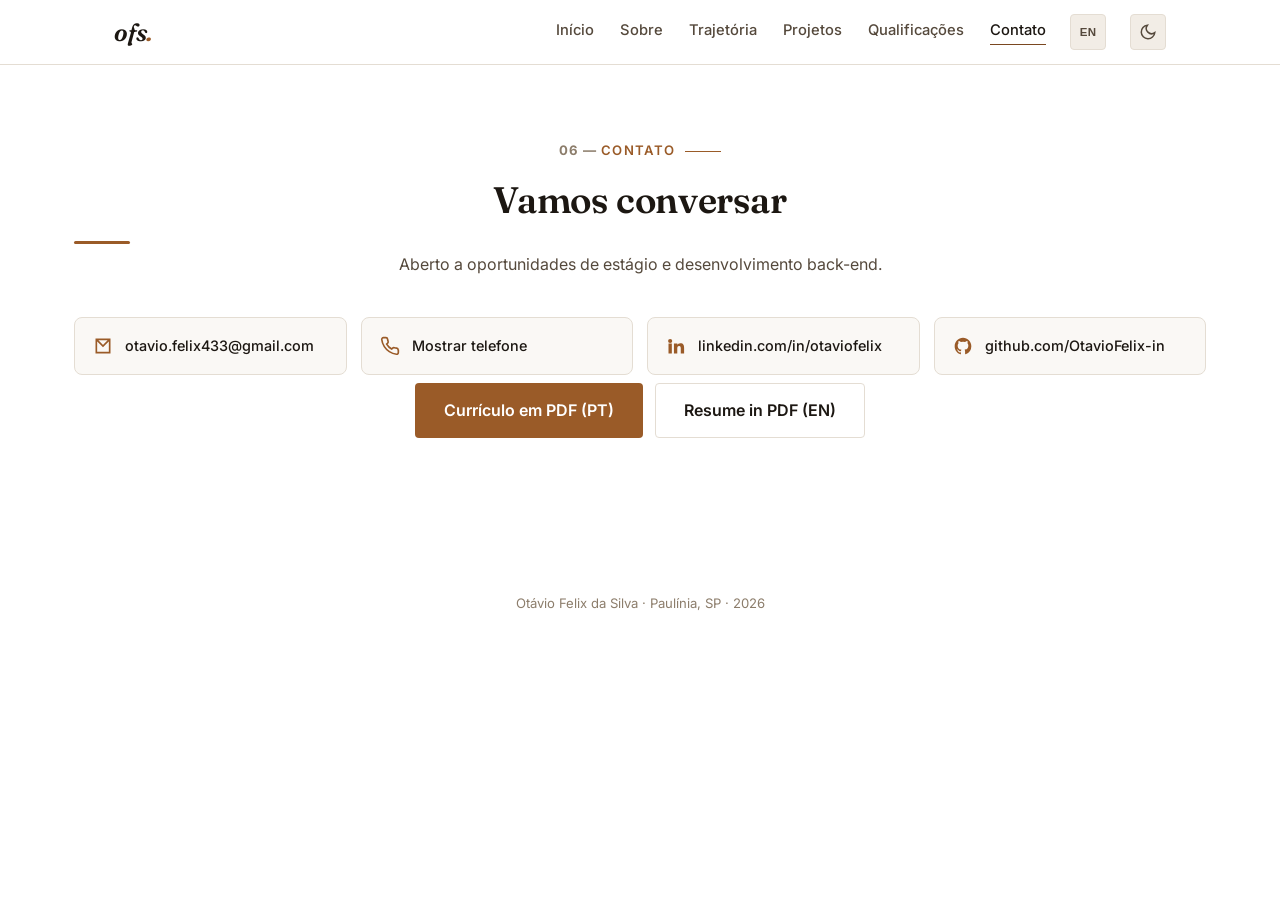
==== contato.html @ 96957464 "Corrige erros e deixa o site menos generico - Preview ao compartilhar: og:image/og:url absolutos e t" ====
<!DOCTYPE html>
<html lang="pt-BR" data-theme="light">
<head>
<meta charset="UTF-8">
<meta name="viewport" content="width=device-width, initial-scale=1.0">
<title data-en="Contact — Otávio Felix da Silva">Contato — Otávio Felix da Silva</title>
<meta name="description" content="Fale com Otávio Felix da Silva: e-mail, telefone, LinkedIn, GitHub e download do currículo." data-en-content="Get in touch with Otávio Felix da Silva: email, phone, LinkedIn, GitHub and resume download.">
<!-- Open Graph / preview ao colar o link (URLs absolutas: exigência do LinkedIn/WhatsApp) -->
<meta property="og:site_name" content="Otávio Felix da Silva">
<meta property="og:title" content="Contato — Otávio Felix da Silva">
<meta property="og:description" content="Fale com Otávio Felix da Silva: e-mail, telefone, LinkedIn, GitHub e download do currículo.">
<meta property="og:type" content="website">
<meta property="og:locale" content="pt_BR">
<meta property="og:url" content="https://otaviofelix-in.github.io/site-pessoal/contato.html">
<meta property="og:image" content="https://otaviofelix-in.github.io/site-pessoal/assets/video-capa.jpg">
<meta property="og:image:width" content="1280">
<meta property="og:image:height" content="720">
<meta name="twitter:card" content="summary_large_image">
<link rel="preconnect" href="https://fonts.googleapis.com">
<link rel="preconnect" href="https://fonts.gstatic.com" crossorigin>
<link href="https://fonts.googleapis.com/css2?family=Inter:wght@400;500;600;700;800&family=Fraunces:ital,opsz,wght@0,9..144,500;0,9..144,600;0,9..144,700;1,9..144,500&display=swap" rel="stylesheet">
<link rel="icon" href="assets/favicon.svg" type="image/svg+xml">
<link rel="stylesheet" href="css/style.css">
</head>
<body>

<a class="skip-link" href="#conteudo" data-en="Skip to content">Pular para o conteúdo</a>

<header class="nav" id="nav">
  <div class="nav-inner">
    <a href="index.html" class="nav-logo" aria-label="Otávio Felix — início">ofs<span class="dot">.</span></a>
    <nav class="nav-links" id="nav-links">
      <a href="index.html" data-en="Home">Início</a>
      <a href="sobre.html" data-en="About">Sobre</a>
      <a href="trajetoria.html" data-en="Journey">Trajetória</a>
      <a href="projetos.html" data-en="Projects">Projetos</a>
      <a href="skills.html" data-en="Qualifications">Qualificações</a>
      <a href="contato.html" class="active" data-en="Contact">Contato</a>
    </nav>
    <button id="lang-toggle" class="lang-toggle" aria-label="Switch language / Mudar idioma" title="PT / EN">
      <span id="lang-toggle-label">EN</span>
    </button>
    <button id="theme-toggle" class="theme-toggle" aria-label="Alternar tema claro/escuro" title="Alternar tema">
      <svg id="icon-sun" viewBox="0 0 24 24" width="18" height="18" fill="none" stroke="currentColor" stroke-width="2"><circle cx="12" cy="12" r="4"/><path d="M12 2v2M12 20v2M4.9 4.9l1.4 1.4M17.7 17.7l1.4 1.4M2 12h2M20 12h2M4.9 19.1l1.4-1.4M17.7 6.3l1.4-1.4"/></svg>
      <svg id="icon-moon" viewBox="0 0 24 24" width="18" height="18" fill="none" stroke="currentColor" stroke-width="2"><path d="M21 12.8A9 9 0 1 1 11.2 3 7 7 0 0 0 21 12.8Z"/></svg>
    </button>
    <button id="nav-toggle" class="nav-toggle" aria-label="Abrir menu" aria-expanded="false">
      <span></span><span></span><span></span>
    </button>
  </div>
</header>

<main id="conteudo">

  <section class="section section-first section-contact" id="contato">
    <p class="section-eyebrow" data-num="06" data-en="Contact">Contato</p>
    <h2 class="section-title" data-en="Let's talk">Vamos conversar</h2>
    <p class="section-lead" data-en="Open to internship and software development opportunities.">Aberto a oportunidades de estágio e desenvolvimento back-end.</p>

    <div class="contact-grid">
      <a class="contact-item" href="mailto:otavio.felix433@gmail.com">
        <svg viewBox="0 0 24 24" width="20" height="20" fill="none" stroke="currentColor" stroke-width="2"><path d="M4 4h16v16H4V4Zm0 0 8 8 8-8"/></svg>
        <span>otavio.felix433@gmail.com</span>
      </a>
      <a class="contact-item" id="phone-reveal" href="#" data-n="NTUxOTk3MTI0NjA3Nw==" role="button">
        <svg viewBox="0 0 24 24" width="20" height="20" fill="none" stroke="currentColor" stroke-width="2"><path d="M22 16.9v3a2 2 0 0 1-2.2 2 19.8 19.8 0 0 1-8.6-3.1 19.5 19.5 0 0 1-6-6A19.8 19.8 0 0 1 2.1 4.2 2 2 0 0 1 4.1 2h3a2 2 0 0 1 2 1.7c.1.9.3 1.8.6 2.7a2 2 0 0 1-.5 2.1L8 9.7a16 16 0 0 0 6 6l1.2-1.2a2 2 0 0 1 2.1-.5c.9.3 1.8.5 2.7.6a2 2 0 0 1 1.7 2Z"/></svg>
        <span data-en="Show phone number">Mostrar telefone</span>
      </a>
      <a class="contact-item" href="https://www.linkedin.com/in/otaviofelix" target="_blank" rel="noopener">
        <svg viewBox="0 0 24 24" width="20" height="20" fill="currentColor"><path d="M4.98 3.5a2.5 2.5 0 1 1 0 5 2.5 2.5 0 0 1 0-5ZM3 9h4v12H3V9Zm7 0h3.6v1.64h.05c.5-.95 1.73-1.95 3.56-1.95 3.81 0 4.52 2.5 4.52 5.76V21h-4v-5.9c0-1.4-.03-3.2-1.95-3.2-1.96 0-2.26 1.53-2.26 3.1V21h-4V9Z"/></svg>
        <span>linkedin.com/in/otaviofelix</span>
      </a>
      <a class="contact-item" href="https://github.com/OtavioFelix-in" target="_blank" rel="noopener">
        <svg viewBox="0 0 24 24" width="20" height="20" fill="currentColor"><path d="M12 2C6.48 2 2 6.58 2 12.25c0 4.53 2.87 8.37 6.84 9.73.5.1.68-.22.68-.5v-1.93c-2.78.62-3.37-1.36-3.37-1.36-.46-1.2-1.11-1.52-1.11-1.52-.9-.63.07-.62.07-.62 1 .07 1.53 1.05 1.53 1.05.9 1.56 2.34 1.11 2.91.85.09-.66.35-1.11.64-1.37-2.22-.26-4.56-1.14-4.56-5.05 0-1.12.39-2.03 1.03-2.75-.1-.26-.45-1.31.1-2.73 0 0 .84-.28 2.75 1.05a9.3 9.3 0 0 1 5 0c1.91-1.33 2.75-1.05 2.75-1.05.55 1.42.2 2.47.1 2.73.64.72 1.03 1.63 1.03 2.75 0 3.92-2.34 4.78-4.57 5.04.36.32.68.95.68 1.92v2.85c0 .28.18.6.69.5A10.26 10.26 0 0 0 22 12.25C22 6.58 17.52 2 12 2Z"/></svg>
        <span>github.com/OtavioFelix-in</span>
      </a>
    </div>

    <div class="hero-actions hero-actions-center">
      <a href="assets/curriculo-otavio-felix.pdf" class="btn btn-primary btn-lg" download>Currículo em PDF (PT)</a>
      <a href="assets/resume-otavio-felix.pdf" class="btn btn-ghost btn-lg" download>Resume in PDF (EN)</a>
    </div>
  </section>

</main>

<footer class="footer">
  <p>Otávio Felix da Silva · Paulínia, SP · <span id="year"></span></p>
</footer>

<script src="js/main.js"></script>
</body>
</html>
---- css/style.css ----
/* ============ Tokens ============ */
/* Papel de cor (regra fixa, não decorativa):
   Tema escuro (fundo preto) → acento é azul/ciano, ponto a ponto.
   Tema claro (fundo branco) → acento vira marrom/âmbar, combinando com o branco.
   --db (ciano) é reservado, nos dois temas, só para banco de dados:
   tags de SQL/PL/SQL/Oracle e o ponto da timeline em itens de trabalho técnico.
   --personal (roxo) = pontos pessoais da timeline. */
:root {
  --bg: #000000;
  --bg-elev: #111111;
  --bg-elev-2: #191919;
  --border: #2a2a2a;
  --text: #f2f0ee;
  --text-dim: #a8a29a;
  --text-dimmer: #6f6a63;
  --accent: #22d3ee;
  --accent-dim: #0e7490;
  --accent-soft: rgba(34, 211, 238, 0.12);
  --accent-ink: #06131a;
  --db: #22d3ee;
  --db-dim: #0e7490;
  --db-soft: rgba(34, 211, 238, 0.12);
  --work: #22d3ee;
  --personal: #a78bfa;
  --radius: 8px;
  --shadow: 0 10px 30px -12px rgba(0,0,0,0.6);
  --maxw: 1180px;
  --maxw-text: 760px;
  --serif: 'Fraunces', Georgia, serif;
}

[data-theme="light"] {
  --bg: #ffffff;
  --bg-elev: #faf8f5;
  --bg-elev-2: #f2ede6;
  --border: #e4ddd3;
  --text: #1c1712;
  --text-dim: #55493c;
  --text-dimmer: #8c7d6b;
  --accent: #9a5b28;
  --accent-dim: #7a4720;
  --accent-soft: rgba(154, 91, 40, 0.1);
  --accent-ink: #ffffff;
  --db: #0891b2;
  --db-dim: #0e7490;
  --db-soft: rgba(8, 145, 178, 0.1);
  --work: #9a5b28;
  --personal: #6f7d4a;
}

* { box-sizing: border-box; }
html { scroll-behavior: smooth; }

body {
  margin: 0;
  background: var(--bg);
  color: var(--text);
  font-family: 'Inter', system-ui, -apple-system, Segoe UI, sans-serif;
  line-height: 1.6;
  -webkit-font-smoothing: antialiased;
  opacity: 0;
  transition: opacity 0.22s ease;
}
body.page-loaded { opacity: 1; }
body.page-leaving { opacity: 0; }
@media (prefers-reduced-motion: reduce) {
  body { opacity: 1; transition: none; }
}

img { max-width: 100%; }

.skip-link {
  position: absolute;
  left: -999px;
  top: 0;
  background: var(--accent);
  color: #06131a;
  padding: 10px 16px;
  z-index: 200;
  border-radius: 0 0 8px 0;
  font-weight: 600;
}
.skip-link:focus { left: 0; }

/* ============ Nav ============ */
.nav {
  position: sticky;
  top: 0;
  z-index: 100;
  background: color-mix(in srgb, var(--bg) 85%, transparent);
  backdrop-filter: blur(10px);
  border-bottom: 1px solid var(--border);
}
.nav-inner {
  max-width: 1100px;
  margin: 0 auto;
  padding: 14px 24px;
  display: flex;
  align-items: center;
  gap: 24px;
}
.nav-logo {
  font-family: var(--serif);
  font-style: italic;
  font-weight: 600;
  font-size: 1.55rem;
  line-height: 1;
  color: var(--text);
  text-decoration: none;
  letter-spacing: -0.01em;
}
.nav-logo .dot { color: var(--accent); }
.nav-links {
  display: flex;
  gap: 26px;
  margin-left: auto;
}
.nav-links a {
  position: relative;
  color: var(--text-dim);
  text-decoration: none;
  font-size: 0.92rem;
  font-weight: 500;
  padding-bottom: 2px;
  transition: color 0.15s;
}
.nav-links a::after {
  content: '';
  position: absolute;
  left: 0;
  right: 100%;
  bottom: 0;
  height: 1px;
  background: var(--accent);
  transition: right 0.2s ease;
}
.nav-links a:hover { color: var(--text); }
.nav-links a:hover::after { right: 0; }
.nav-links a.active { color: var(--text); }
.nav-links a.active::after { right: 0; background: var(--accent-dim); }

.theme-toggle,
.lang-toggle {
  background: var(--bg-elev-2);
  border: 1px solid var(--border);
  color: var(--text-dim);
  width: 36px;
  height: 36px;
  border-radius: 4px;
  display: flex;
  align-items: center;
  justify-content: center;
  cursor: pointer;
  transition: color 0.15s, border-color 0.15s;
}
.theme-toggle:hover,
.lang-toggle:hover { color: var(--accent); border-color: var(--accent-dim); }
.theme-toggle svg { width: 18px; height: 18px; flex-shrink: 0; }
.lang-toggle {
  font-size: 0.72rem;
  font-weight: 700;
  letter-spacing: 0.02em;
}
#icon-moon { display: none; }
[data-theme="light"] #icon-sun { display: none; }
[data-theme="light"] #icon-moon { display: block; }

.nav-toggle {
  display: none;
  background: none;
  border: none;
  width: 36px;
  height: 36px;
  flex-direction: column;
  justify-content: center;
  align-items: center;
  gap: 5px;
  cursor: pointer;
}
.nav-toggle span {
  width: 20px;
  height: 2px;
  background: var(--text);
  border-radius: 2px;
}

/* ============ Hero ============ */
.hero {
  min-height: 88vh;
  display: flex;
  flex-direction: column;
  align-items: center;
  justify-content: center;
  padding: 80px 24px 40px;
  position: relative;
  overflow: hidden;
}
/* Arte do fundo: coluna à direita, some suave pra esquerda */
.hero-art {
  position: absolute;
  top: 0;
  right: 0;
  z-index: 0;
  /* ocupa só a sobra lateral ao lado do conteúdo; some quando não cabe */
  display: none;
  width: min(calc((100vw - var(--maxw)) / 2 - 16px), 560px);
  height: 100%;
  -webkit-mask-image: linear-gradient(to right, transparent, #000 30%);
  mask-image: linear-gradient(to right, transparent, #000 30%);
}
.hero-inner { position: relative; z-index: 1; }
@media (min-width: 2000px) {
  .hero-art { display: block; }
}
@media (min-width: 1600px) {
  :root { --maxw: 1280px; }
}
.hero-inner {
  max-width: var(--maxw);
  width: 100%;
  display: grid;
  grid-template-columns: minmax(220px, 340px) 1fr;
  gap: 56px;
  align-items: center;
}

.hero-photo {
  width: 100%;
  aspect-ratio: 1 / 1;
  border-radius: 6px;
  overflow: hidden;
  border: 1px solid var(--border);
  display: flex;
  align-items: center;
  justify-content: center;
  background: var(--bg-elev-2);
  position: relative;
}
.hero-photo img { width: 100%; height: 100%; object-fit: cover; object-position: center 28%; }
.hero-photo-fallback {
  position: absolute;
  inset: 0;
  display: none;
  align-items: center;
  justify-content: center;
  font-weight: 800;
  font-size: 3rem;
  color: var(--accent);
  background: var(--accent-soft);
}
.hero-photo.no-photo img { display: none; }
.hero-photo.no-photo .hero-photo-fallback { display: flex; }

.hero-eyebrow {
  color: var(--accent);
  font-weight: 600;
  font-size: 0.85rem;
  letter-spacing: 0.08em;
  text-transform: uppercase;
  margin: 0 0 12px;
}
.hero h1 {
  font-family: var(--serif);
  font-size: clamp(2.4rem, 4.5vw, 3.6rem);
  font-weight: 600;
  letter-spacing: -0.01em;
  margin: 0 0 14px;
}
.hero-role {
  color: var(--text-dim);
  font-size: 1.1rem;
  font-weight: 500;
  margin: 0 0 18px;
}
.hero-pitch {
  color: var(--text-dim);
  max-width: 560px;
  margin: 0 0 32px;
  font-size: 1.02rem;
}
.hero-actions {
  display: flex;
  flex-wrap: wrap;
  gap: 12px;
}
.hero-actions-center { justify-content: center; }

.scroll-cue {
  position: absolute;
  bottom: 28px;
  left: 50%;
  transform: translateX(-50%);
  color: var(--text-dimmer);
  animation: bob 2s ease-in-out infinite;
}
@keyframes bob {
  0%, 100% { transform: translate(-50%, 0); }
  50% { transform: translate(-50%, 8px); }
}

/* ============ Buttons ============ */
.btn {
  display: inline-flex;
  align-items: center;
  justify-content: center;
  gap: 8px;
  padding: 11px 22px;
  border-radius: 4px;
  font-weight: 600;
  font-size: 0.92rem;
  text-decoration: none;
  border: 1px solid transparent;
  cursor: pointer;
  transition: transform 0.15s, background 0.15s, border-color 0.15s, opacity 0.15s;
}
.btn:hover { transform: translateY(-2px); }
.btn-primary {
  background: var(--accent);
  color: var(--accent-ink);
}
.btn-primary:hover { background: var(--accent); opacity: 0.92; }
.btn-ghost {
  background: transparent;
  border-color: var(--border);
  color: var(--text);
}
.btn-ghost:hover { border-color: var(--accent-dim); }
.btn-icon {
  width: 42px;
  height: 42px;
  padding: 0;
  border-radius: 4px;
  background: var(--bg-elev-2);
  border-color: var(--border);
  color: var(--text-dim);
  flex-shrink: 0;
}
.btn-icon:hover { color: var(--accent); border-color: var(--accent-dim); }
.btn-icon svg { width: 20px; height: 20px; flex-shrink: 0; }
.btn-lg { padding: 14px 28px; font-size: 1rem; margin-top: 8px; }

/* ============ Sections ============ */
.section {
  max-width: var(--maxw);
  margin: 0 auto;
  padding: 110px 24px;
}
.section-eyebrow {
  color: var(--accent);
  font-weight: 600;
  font-size: 0.82rem;
  letter-spacing: 0.08em;
  text-transform: uppercase;
  margin: 0 0 10px;
}
.section-eyebrow[data-num]::before {
  content: attr(data-num) " — ";
  color: var(--text-dimmer);
  font-weight: 700;
}
.section-title {
  font-family: var(--serif);
  font-size: clamp(1.7rem, 3.5vw, 2.3rem);
  font-weight: 600;
  letter-spacing: -0.01em;
  margin: 0 0 16px;
}
.section-lead {
  color: var(--text-dim);
  max-width: 680px;
  margin: -8px 0 40px;
}
/* Páginas sem Hero acima precisam de mais respiro no topo */
.section-first { padding-top: 72px; }

/* ============ Vídeo (embed sob demanda) ============ */
.section-video { padding-bottom: 40px; }
.video-embed {
  position: relative;
  max-width: 960px;
  aspect-ratio: 16 / 9;
  border: 1px solid var(--border);
  border-radius: var(--radius);
  overflow: hidden;
  background: var(--bg-elev);
  box-shadow: var(--shadow);
}
.video-embed iframe,
.video-play,
.video-play img { position: absolute; inset: 0; width: 100%; height: 100%; }
.video-play { padding: 0; border: 0; background: none; cursor: pointer; color: #fff; }
.video-play img { object-fit: cover; transition: transform .4s ease, filter .3s ease; }
.video-play:hover img { transform: scale(1.02); filter: brightness(.85); }
.video-play-icon {
  position: absolute;
  top: 50%; left: 50%;
  width: 76px; height: 76px;
  margin: -38px 0 0 -38px;
  display: flex; align-items: center; justify-content: center;
  border-radius: 50%;
  background: var(--accent);
  color: var(--accent-ink);
  box-shadow: 0 8px 24px -6px rgba(0,0,0,.5);
  transition: transform .2s ease;
}
.video-play-icon svg { margin-left: 4px; }
.video-play:hover .video-play-icon { transform: scale(1.08); }
.video-play:focus-visible { outline: 3px solid var(--accent); outline-offset: -3px; }
@media (max-width: 760px) {
  .section-video { padding-bottom: 24px; }
  .video-play-icon { width: 60px; height: 60px; margin: -30px 0 0 -30px; }
}

/* ============ About ============ */
.about-grid {
  display: grid;
  grid-template-columns: 1.4fr 1fr;
  gap: 48px;
  align-items: start;
  margin-top: 32px;
}
.about-text p {
  color: var(--text-dim);
  margin: 0 0 18px;
}
.about-photo {
  margin: 32px 0;
  max-width: 380px;
}
/* Tratamento das fotos: tira o tom frio da luz e pinta com a cor do tema */
.about-photo-frame {
  position: relative;
  overflow: hidden;
  border-radius: 6px;
  border: 1px solid var(--border);
}
.about-photo-frame::after {
  content: '';
  position: absolute;
  inset: 0;
  background: var(--accent);
  mix-blend-mode: color;
  opacity: 0.2;
  pointer-events: none;
}
[data-theme="light"] .about-photo-frame::after { opacity: 0.55; }
.about-photo img {
  width: 100%;
  aspect-ratio: 4 / 3;
  object-fit: cover;
  object-position: 50% 42%;
  display: block;
  filter: grayscale(1) contrast(1.12) brightness(0.85);
}
[data-theme="light"] .about-photo img { filter: grayscale(1) contrast(1.08) brightness(1.02); }
.about-photo figcaption {
  margin-top: 12px;
  padding-left: 16px;
  border-left: 2px solid var(--accent);
}
.about-quote {
  display: block;
  font-family: var(--serif);
  font-style: italic;
  font-size: 1.05rem;
  color: var(--text);
  line-height: 1.5;
}
.about-photo cite {
  display: block;
  margin-top: 6px;
  font-style: normal;
  font-size: 0.82rem;
  color: var(--text-dimmer);
}
.about-facts {
  list-style: none;
  margin: 0;
  padding: 0;
  display: flex;
  flex-direction: column;
  gap: 18px;
}
.about-facts li {
  display: flex;
  flex-direction: column;
  gap: 4px;
  padding-bottom: 16px;
  border-bottom: 1px solid var(--border);
}
.about-facts strong {
  font-size: 0.8rem;
  color: var(--text-dimmer);
  text-transform: uppercase;
  letter-spacing: 0.05em;
}
.about-facts span { color: var(--text); font-weight: 500; }

/* ============ Timeline legend ============ */
.tl-legend {
  display: flex;
  gap: 20px;
  margin: 20px 0 0;
}
.tl-legend-item {
  display: inline-flex;
  align-items: center;
  gap: 8px;
  color: var(--text-dim);
  font-size: 0.85rem;
}
.tl-legend-dot {
  display: inline-block;
  width: 10px;
  height: 10px;
  border-radius: 50%;
  background: var(--bg);
  border: 2px solid var(--work);
}
.tl-legend-dot-personal { border-color: var(--personal); }

.tl-badge-current {
  display: inline-block;
  font-size: 0.7rem;
  font-weight: 700;
  letter-spacing: 0.03em;
  text-transform: uppercase;
  color: var(--accent-ink);
  background: var(--accent);
  padding: 2px 9px;
  border-radius: 3px;
  vertical-align: middle;
  margin-right: 4px;
}

/* ============ Timeline ============ */
.timeline {
  list-style: none;
  margin: 40px 0 0;
  padding: 0;
  position: relative;
}
.timeline::before {
  content: '';
  position: absolute;
  left: 7px;
  top: 6px;
  bottom: 6px;
  width: 2px;
  background: var(--border);
}
.tl-item {
  position: relative;
  padding: 0 0 44px 34px;
}
.tl-item:last-child { padding-bottom: 0; }
.tl-dot {
  position: absolute;
  left: 0;
  top: 4px;
  width: 16px;
  height: 16px;
  border-radius: 50%;
  background: var(--bg);
  border: 2px solid var(--work);
}
.tl-work .tl-dot { background: var(--work); }
.tl-personal .tl-dot { border-color: var(--personal); }
.tl-content {
  display: grid;
  grid-template-columns: 140px 1fr;
  gap: 28px;
  align-items: start;
}
.tl-year {
  padding-top: 3px;
  font-size: 0.8rem;
  font-weight: 700;
  color: var(--work);
  letter-spacing: 0.03em;
}
.tl-personal .tl-year { color: var(--personal); }
.tl-body h3 {
  font-family: var(--serif);
  margin: 0 0 8px;
  font-size: 1.25rem;
  font-weight: 600;
}
.tl-body p {
  margin: 0;
  color: var(--text-dim);
  font-size: 0.97rem;
  max-width: 680px;
}

/* ============ Cards / Projects ============ */
.cards {
  display: grid;
  grid-template-columns: repeat(auto-fit, minmax(240px, 1fr));
  gap: 20px;
  margin-top: 32px;
}
.card {
  background: var(--bg-elev);
  border: 1px solid var(--border);
  border-radius: var(--radius);
  padding: 24px;
  display: flex;
  flex-direction: column;
  gap: 12px;
  transition: border-color 0.2s, transform 0.2s;
}
.card:hover { border-color: var(--accent-dim); transform: translateY(-5px); box-shadow: 0 18px 36px -18px color-mix(in srgb, var(--accent) 55%, transparent); }
a.card { text-decoration: none; color: inherit; }
.card-icon { display: block; width: 48px; height: 48px; margin-bottom: 16px; }
.card-top h3 { font-family: var(--serif); font-weight: 600; margin: 0 0 10px; font-size: 1.15rem; }
.card-tags { display: flex; flex-wrap: wrap; gap: 6px; }
.card-tags span {
  font-size: 0.72rem;
  font-weight: 600;
  background: var(--accent-soft);
  color: var(--accent);
  padding: 4px 10px;
  border-radius: 3px;
}
/* Ciano reservado só para banco de dados */
.chips-db span,
.chips-db a {
  background: var(--db-soft);
  color: var(--db);
}
.card-problem, .card-solution {
  margin: 0;
  font-size: 0.9rem;
  color: var(--text-dim);
}
.card-problem strong, .card-solution strong { color: var(--text); }
.card-link {
  margin-top: auto;
  color: var(--accent);
  text-decoration: none;
  font-weight: 600;
  font-size: 0.88rem;
}
.card-links { display: flex; flex-wrap: wrap; gap: 8px 20px; margin-top: auto; }
.card-links .card-link { margin-top: 0; }
.card-note {
  margin-top: auto;
  color: var(--text-dimmer);
  font-size: 0.85rem;
  font-style: italic;
}
.card-link[aria-disabled="true"] {
  color: var(--text-dimmer);
  pointer-events: none;
}

/* ============ Skills ============ */
.skills-grid {
  display: grid;
  grid-template-columns: repeat(auto-fit, minmax(220px, 1fr));
  gap: 28px;
  margin-top: 32px;
}
.skill-group h3 {
  font-size: 0.85rem;
  text-transform: uppercase;
  letter-spacing: 0.05em;
  color: var(--text-dimmer);
  margin: 0 0 12px;
}
.chips { display: flex; flex-wrap: wrap; gap: 8px; }
.chips span,
.chips a {
  background: var(--bg-elev-2);
  border: 1px solid var(--border);
  color: var(--text);
  padding: 6px 13px;
  border-radius: 3px;
  font-size: 0.85rem;
}
.chip-cert {
  position: relative;
  text-decoration: none;
  cursor: pointer;
  transition: border-color 0.15s, color 0.15s;
}
.chip-cert::after {
  content: '';
  position: absolute;
  top: -3px;
  right: -3px;
  width: 7px;
  height: 7px;
  border-radius: 50%;
  background: var(--accent);
  border: 1.5px solid var(--bg);
}
.chip-cert small {
  margin-left: 8px;
  color: var(--text-dimmer);
  font-size: 0.72rem;
  font-weight: 500;
}
.chip-cert:hover { border-color: var(--accent-dim); color: var(--accent); }
.chips-db .chip-cert::after { background: var(--db); }
.soft-skills {
  margin-top: 44px;
  padding-top: 28px;
  border-top: 1px solid var(--border);
  display: flex;
  flex-wrap: wrap;
  gap: 8px;
}
.soft-skills span {
  color: var(--text-dim);
  font-size: 0.85rem;
}
.soft-skills span::after { content: '·'; margin-left: 8px; color: var(--text-dimmer); }
.soft-skills span:last-child::after { content: ''; }

.courses-note {
  margin-top: 40px;
  padding-top: 24px;
  border-top: 1px solid var(--border);
  color: var(--text-dimmer);
  font-size: 0.85rem;
}

/* ============ Contato ============ */
.section-contact { text-align: center; }
.section-contact .section-lead { margin-left: auto; margin-right: auto; }
.contact-grid {
  display: grid;
  grid-template-columns: repeat(auto-fit, minmax(220px, 1fr));
  gap: 14px;
  margin-top: 8px;
  text-align: left;
}
.contact-item {
  display: flex;
  align-items: center;
  gap: 12px;
  background: var(--bg-elev);
  border: 1px solid var(--border);
  border-radius: var(--radius);
  padding: 16px 18px;
  color: var(--text);
  text-decoration: none;
  font-size: 0.9rem;
  font-weight: 500;
  transition: border-color 0.2s, transform 0.2s;
}
.contact-item:hover { border-color: var(--accent-dim); transform: translateY(-2px); color: var(--accent); }
.contact-item svg { width: 20px; height: 20px; flex-shrink: 0; color: var(--accent); }

/* ============ Footer ============ */
.footer {
  text-align: center;
  padding: 32px 24px 40px;
  color: var(--text-dimmer);
  font-size: 0.82rem;
}

/* ============ Reveal on scroll ============ */
.reveal {
  opacity: 0;
  transform: translateY(22px);
  transition: opacity 0.7s ease, transform 0.7s cubic-bezier(.2,.7,.2,1);
  transition-delay: var(--d, 0ms);
}
.reveal.is-visible { opacity: 1; transform: translateY(0); }
.reveal-left { transform: translateX(-32px); }
.reveal-right { transform: translateX(32px); }
.reveal-left.is-visible, .reveal-right.is-visible { transform: translateX(0); }
/* cards: depois de aparecer, voltam a responder rápido ao hover */
.card.reveal.is-visible { transition: opacity 0.7s ease var(--d,0ms), transform 0.2s ease, border-color 0.2s, box-shadow 0.2s; }


/* ============ Movimento (loops e entradas) ============ */
/* Barra de progresso de leitura */
.scroll-progress {
  position: absolute;
  left: 0; bottom: -1px;
  height: 2px; width: 100%;
  background: linear-gradient(90deg, var(--accent-dim), var(--accent));
  transform: scaleX(0);
  transform-origin: left;
  pointer-events: none;
}

/* Título: traço que se desenha quando a seção aparece */
.section-title { position: relative; padding-bottom: 14px; }
.section-title::after {
  content: '';
  position: absolute;
  left: 0; bottom: 0;
  width: 56px; height: 3px; border-radius: 2px;
  background: var(--accent);
  transform: scaleX(0);
  transform-origin: left;
  transition: transform 0.7s cubic-bezier(.2,.7,.2,1) 0.3s;
}
.is-visible .section-title::after, .section-title.is-visible::after { transform: scaleX(1); }
.section-eyebrow { position: relative; display: inline-block; }
.section-eyebrow::after {
  content: '';
  display: inline-block;
  width: 0; height: 1px;
  margin-left: 10px; vertical-align: middle;
  background: var(--accent);
  transition: width 0.8s ease 0.2s;
}
.is-visible .section-eyebrow::after { width: 36px; }

/* Hero: aura que passeia, foto que flutua e pulsa */
.hero::before {
  content: '';
  position: absolute;
  width: 520px; height: 520px;
  left: -140px; top: 8%;
  border-radius: 50%;
  background: radial-gradient(circle, var(--accent-soft), transparent 68%);
  pointer-events: none;
}
.hero-text > * { animation: rise 0.8s cubic-bezier(.2,.7,.2,1) both; }
.hero-text > :nth-child(1) { animation-delay: .15s; }
.hero-text > :nth-child(2) { animation-delay: .27s; }
.hero-text > :nth-child(3) { animation-delay: .39s; }
.hero-text > :nth-child(4) { animation-delay: .51s; }
.hero-text > :nth-child(5) { animation-delay: .63s; }
@keyframes rise {
  from { opacity: 0; transform: translateY(18px); }
  to   { opacity: 1; transform: translateY(0); }
}
.cursor-blink { animation: blink 1.1s steps(1) infinite; }
@keyframes blink { 50% { opacity: 0; } }
.pulse-dot { animation: dotPulse 2.4s ease-in-out infinite; transform-box: fill-box; transform-origin: center; }
@keyframes dotPulse {
  0%, 100% { transform: scale(1); opacity: 1; }
  50% { transform: scale(2.2); opacity: .45; }
}

/* Faixa de tecnologias (loop infinito) */
.marquee {
  display: flex;
  overflow: hidden;
  border-block: 1px solid var(--border);
  background: var(--bg-elev);
  -webkit-mask-image: linear-gradient(to right, transparent, #000 8%, #000 92%, transparent);
  mask-image: linear-gradient(to right, transparent, #000 8%, #000 92%, transparent);
}
.marquee-track {
  display: flex;
  flex-shrink: 0;
  min-width: 100%;
  justify-content: space-around;
  animation: marquee 32s linear infinite;
}
.marquee:hover .marquee-track { animation-play-state: paused; }
.marquee-track span {
  padding: 16px 28px;
  font-family: ui-monospace, Consolas, monospace;
  font-size: 0.92rem;
  color: var(--text-dim);
  white-space: nowrap;
}
.marquee-track span::before { content: '/ '; color: var(--accent); }
@keyframes marquee { to { transform: translateX(-100%); } }

/* ============ Sobre (redesenhado) ============ */
.about-intro {
  display: grid;
  grid-template-columns: minmax(220px, 340px) 1fr;
  gap: 56px;
  align-items: center;
}
.about-portrait {
  position: relative;
  aspect-ratio: 1 / 1;
  border-radius: 6px;
  border: 1px solid var(--border);
  background: var(--bg-elev-2);
  overflow: hidden;
}
.about-portrait img { width: 100%; height: 100%; object-fit: cover; object-position: center 28%; display: block; }
.about-portrait-fallback {
  position: absolute; inset: 0; display: none;
  align-items: center; justify-content: center;
  font-weight: 800; font-size: 3rem; color: var(--accent); background: var(--accent-soft);
}
.about-portrait.no-photo img { display: none; }
.about-portrait.no-photo .about-portrait-fallback { display: flex; }
.about-lead { color: var(--text-dim); font-size: 1.05rem; max-width: 600px; margin: 0 0 28px; }
.about-intro-text .section-title { font-size: clamp(2rem, 4vw, 3rem); }

.stats {
  display: grid;
  grid-template-columns: repeat(3, 1fr);
  gap: 16px;
  margin-top: 64px;
}
.stat {
  padding: 24px 20px;
  text-align: center;
  border: 1px solid var(--border);
  border-radius: var(--radius);
  background: var(--bg-elev);
}
.stat.is-visible { transition: opacity 0.7s ease var(--d,0ms), transform 0.2s ease, border-color 0.2s; }
.stat.is-visible:hover { border-color: var(--accent-dim); transform: translateY(-4px); }
.stat-num {
  display: block;
  font-family: var(--serif);
  font-size: clamp(2.2rem, 5vw, 3.2rem);
  font-weight: 600;
  line-height: 1.1;
  color: var(--accent);
}
.stat-num[data-prefix]::before { content: attr(data-prefix); }
.stat-num[data-suffix]::after { content: attr(data-suffix); }
.stat-label { color: var(--text-dim); font-size: 0.88rem; }

.about .about-facts {
  display: grid;
  grid-template-columns: repeat(2, 1fr);
  gap: 16px;
  margin-top: 16px;
}
.about .about-facts li {
  padding: 18px 20px;
  border: 1px solid var(--border);
  border-left: 3px solid var(--accent);
  border-radius: var(--radius);
  background: var(--bg-elev);
}
.about .about-facts li.is-visible { transition: opacity 0.7s ease var(--d,0ms), transform 0.2s ease, border-color 0.2s; }
.about .about-facts li.is-visible:hover { transform: translateX(6px); border-color: var(--accent-dim); border-left-color: var(--accent); }

.about-story { display: flex; flex-direction: column; gap: 56px; }
.about-row {
  display: grid;
  grid-template-columns: minmax(260px, 420px) 1fr;
  gap: 56px;
  align-items: center;
}
.about-row .about-photo { margin: 0; max-width: none; }
.about-body { color: var(--text-dim); font-size: 1.05rem; margin: 0; }
.about-banner { margin: 0; position: relative; }
.about-banner .about-photo-frame img { aspect-ratio: 21 / 9; object-position: 50% 40%; width: 100%; }
.about-banner figcaption {
  margin-top: 14px; padding-left: 16px; border-left: 2px solid var(--accent); max-width: 640px;
}
.about-banner cite { display: block; margin-top: 6px; font-style: normal; font-size: 0.82rem; color: var(--text-dimmer); }


/* Entradas laterais não podem gerar rolagem horizontal */
main { overflow-x: clip; }

/* ============ Responsive ============ */
@media (max-width: 1000px) {
  .hero-inner, .about-intro, .about-row { gap: 36px; }
  .nav-links { gap: 18px; }
  .nav-inner { gap: 16px; }
  .stat { padding: 20px 12px; }
}

@media (max-width: 760px) {
  .nav-links {
    position: fixed;
    top: 62px;
    left: 0;
    right: 0;
    background: var(--bg-elev);
    border-bottom: 1px solid var(--border);
    flex-direction: column;
    padding: 20px 24px;
    gap: 16px;
    transform: translateY(-120%);
    transition: transform 0.25s ease;
  }
  .nav-links.open { transform: translateY(0); }
  .nav-toggle { display: flex; }
  .about-intro, .about-row { grid-template-columns: 1fr; gap: 32px; }
  .about-intro { text-align: center; }
  .about-portrait { max-width: 220px; margin: 0 auto; }
  .about-lead { margin-left: auto; margin-right: auto; }
  .about-intro-text .hero-actions { justify-content: center; }
  .stats { gap: 10px; margin-top: 44px; }
  .stat { padding: 18px 8px; }
  .about .about-facts { grid-template-columns: 1fr; }
  .about-story { gap: 40px; }
  .about-banner .about-photo-frame img { aspect-ratio: 4 / 3; }
  .hero::before { display: none; }
  .section { padding: 80px 20px; }
  .tl-content { grid-template-columns: 1fr; gap: 6px; }
  .hero-inner {
    grid-template-columns: 1fr;
    text-align: center;
    justify-items: center;
  }
  .hero-photo { max-width: 220px; }
  .hero-pitch { margin-left: auto; margin-right: auto; }
  .hero-actions { justify-content: center; }
  .hero { min-height: auto; padding: 56px 20px 48px; }
  .nav-inner { padding: 12px 16px; gap: 12px; }
  .nav-logo { font-size: 1.35rem; }
  .section { padding: 64px 16px; }
  .courses li em { white-space: normal; }
  .btn { font-size: 0.88rem; padding: 10px 18px; }
}

@media (max-width: 380px) {
  .hero h1 { font-size: 1.9rem; }
  .hero-role { font-size: 0.98rem; }
}

@media (prefers-reduced-motion: reduce) {
  html { scroll-behavior: auto; }
  .reveal { opacity: 1; transform: none; transition: none; }
  .scroll-cue, .hero-text > *,
  .cursor-blink, .pulse-dot, .marquee-track { animation: none; }
  .section-title::after { transition: none; transform: scaleX(1); }
  .section-eyebrow::after { transition: none; width: 36px; }
}
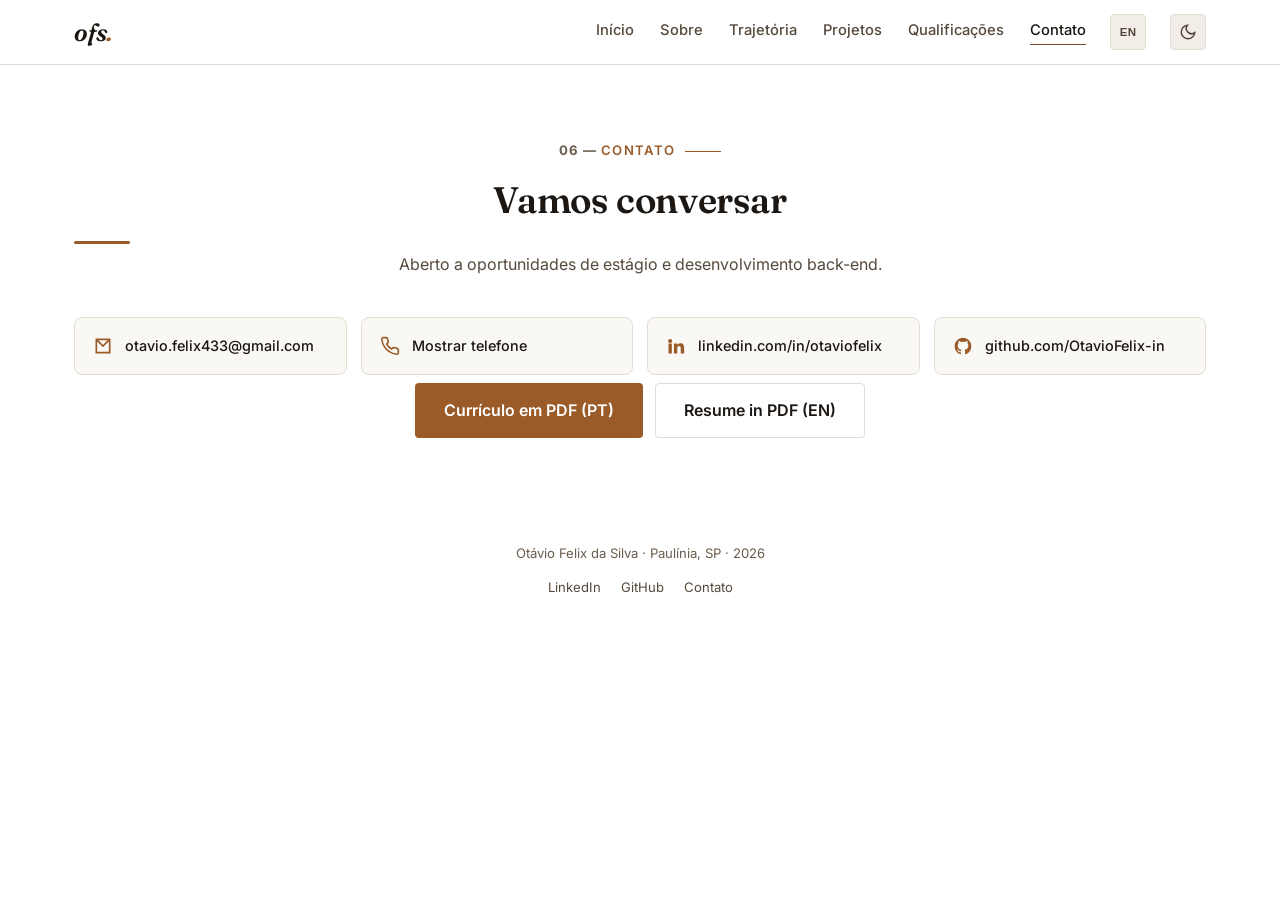
==== commit e739dac2: "Redesenha o site: home com prova primeiro, robustez, contraste e tema escuro na mesma marca Home - H" ====
--- a/contato.html
+++ b/contato.html
@@ -3,6 +3,9 @@
 <head>
 <meta charset="UTF-8">
 <meta name="viewport" content="width=device-width, initial-scale=1.0">
+<script>document.documentElement.classList.add("js")</script>
+<meta name="theme-color" content="#ffffff" media="(prefers-color-scheme: light)">
+<meta name="theme-color" content="#15110d" media="(prefers-color-scheme: dark)">
 <title data-en="Contact — Otávio Felix da Silva">Contato — Otávio Felix da Silva</title>
 <meta name="description" content="Fale com Otávio Felix da Silva: e-mail, telefone, LinkedIn, GitHub e download do currículo." data-en-content="Get in touch with Otávio Felix da Silva: email, phone, LinkedIn, GitHub and resume download.">
 <!-- Open Graph / preview ao colar o link (URLs absolutas: exigência do LinkedIn/WhatsApp) -->
@@ -35,7 +38,7 @@
       <a href="trajetoria.html" data-en="Journey">Trajetória</a>
       <a href="projetos.html" data-en="Projects">Projetos</a>
       <a href="skills.html" data-en="Qualifications">Qualificações</a>
-      <a href="contato.html" class="active" data-en="Contact">Contato</a>
+      <a href="contato.html" class="active" aria-current="page" data-en="Contact">Contato</a>
     </nav>
     <button id="lang-toggle" class="lang-toggle" aria-label="Switch language / Mudar idioma" title="PT / EN">
       <span id="lang-toggle-label">EN</span>
@@ -54,7 +57,7 @@
 
   <section class="section section-first section-contact" id="contato">
     <p class="section-eyebrow" data-num="06" data-en="Contact">Contato</p>
-    <h2 class="section-title" data-en="Let's talk">Vamos conversar</h2>
+    <h1 class="section-title" data-en="Let's talk">Vamos conversar</h1>
     <p class="section-lead" data-en="Open to internship and software development opportunities.">Aberto a oportunidades de estágio e desenvolvimento back-end.</p>
 
     <div class="contact-grid">
@@ -86,6 +89,7 @@
 
 <footer class="footer">
   <p>Otávio Felix da Silva · Paulínia, SP · <span id="year"></span></p>
+  <p class="footer-links"><a href="https://www.linkedin.com/in/otaviofelix" target="_blank" rel="noopener">LinkedIn</a><a href="https://github.com/OtavioFelix-in" target="_blank" rel="noopener">GitHub</a><a href="contato.html" data-en="Contact">Contato</a></p>
 </footer>
 
 <script src="js/main.js"></script>
--- a/css/style.css
+++ b/css/style.css
@@ -1,27 +1,25 @@
 /* ============ Tokens ============ */
-/* Papel de cor (regra fixa, não decorativa):
-   Tema escuro (fundo preto) → acento é azul/ciano, ponto a ponto.
-   Tema claro (fundo branco) → acento vira marrom/âmbar, combinando com o branco.
-   --db (ciano) é reservado, nos dois temas, só para banco de dados:
-   tags de SQL/PL/SQL/Oracle e o ponto da timeline em itens de trabalho técnico.
-   --personal (roxo) = pontos pessoais da timeline. */
+/* Uma marca só nos dois temas: acento marrom/âmbar.
+   --db (azul-petróleo) é reservado, nos dois temas, a banco de dados: tags de SQL/PL/SQL/Oracle
+   e o ponto da timeline em trabalho técnico. --personal (oliva) = pontos pessoais da timeline.
+   Todo par de texto abaixo foi medido com scripts/paleta.py (>= 4,5:1). */
 :root {
-  --bg: #000000;
-  --bg-elev: #111111;
-  --bg-elev-2: #191919;
-  --border: #2a2a2a;
-  --text: #f2f0ee;
-  --text-dim: #a8a29a;
-  --text-dimmer: #6f6a63;
-  --accent: #22d3ee;
-  --accent-dim: #0e7490;
-  --accent-soft: rgba(34, 211, 238, 0.12);
-  --accent-ink: #06131a;
-  --db: #22d3ee;
-  --db-dim: #0e7490;
-  --db-soft: rgba(34, 211, 238, 0.12);
-  --work: #22d3ee;
-  --personal: #a78bfa;
+  --bg: #15110d;
+  --bg-elev: #1d1813;
+  --bg-elev-2: #251f19;
+  --border: #3a3128;
+  --text: #f4ede3;
+  --text-dim: #c3b6a6;
+  --text-dimmer: #a09282;
+  --accent: #e0a36a;
+  --accent-dim: #b57a3f;
+  --accent-soft: rgba(224, 163, 106, 0.14);
+  --accent-ink: #1a120a;
+  --db: #8fcfdc;
+  --db-dim: #5aa5b5;
+  --db-soft: rgba(143, 207, 220, 0.14);
+  --work: #e0a36a;
+  --personal: #b4bf86;
   --radius: 8px;
   --shadow: 0 10px 30px -12px rgba(0,0,0,0.6);
   --maxw: 1180px;
@@ -36,16 +34,16 @@
   --border: #e4ddd3;
   --text: #1c1712;
   --text-dim: #55493c;
-  --text-dimmer: #8c7d6b;
+  --text-dimmer: #6b5d4d;
   --accent: #9a5b28;
   --accent-dim: #7a4720;
   --accent-soft: rgba(154, 91, 40, 0.1);
   --accent-ink: #ffffff;
-  --db: #0891b2;
-  --db-dim: #0e7490;
-  --db-soft: rgba(8, 145, 178, 0.1);
+  --db: #0b6079;
+  --db-dim: #0b6079;
+  --db-soft: rgba(14, 116, 144, 0.1);
   --work: #9a5b28;
-  --personal: #6f7d4a;
+  --personal: #5f6d3b;
 }
 
 * { box-sizing: border-box; }
@@ -58,13 +56,13 @@
   font-family: 'Inter', system-ui, -apple-system, Segoe UI, sans-serif;
   line-height: 1.6;
   -webkit-font-smoothing: antialiased;
-  opacity: 0;
-  transition: opacity 0.22s ease;
-}
-body.page-loaded { opacity: 1; }
-body.page-leaving { opacity: 0; }
+}
+/* A transição de página só existe quando o JS roda (classe .js no <html>); sem JS o conteúdo aparece. */
+.js body { opacity: 0; transition: opacity 0.22s ease; }
+.js body.page-loaded { opacity: 1; }
+.js body.page-leaving { opacity: 0; }
 @media (prefers-reduced-motion: reduce) {
-  body { opacity: 1; transition: none; }
+  .js body { opacity: 1; transition: none; }
 }
 
 img { max-width: 100%; }
@@ -74,7 +72,7 @@
   left: -999px;
   top: 0;
   background: var(--accent);
-  color: #06131a;
+  color: var(--accent-ink);
   padding: 10px 16px;
   z-index: 200;
   border-radius: 0 0 8px 0;
@@ -195,23 +193,7 @@
   position: relative;
   overflow: hidden;
 }
-/* Arte do fundo: coluna à direita, some suave pra esquerda */
-.hero-art {
-  position: absolute;
-  top: 0;
-  right: 0;
-  z-index: 0;
-  /* ocupa só a sobra lateral ao lado do conteúdo; some quando não cabe */
-  display: none;
-  width: min(calc((100vw - var(--maxw)) / 2 - 16px), 560px);
-  height: 100%;
-  -webkit-mask-image: linear-gradient(to right, transparent, #000 30%);
-  mask-image: linear-gradient(to right, transparent, #000 30%);
-}
 .hero-inner { position: relative; z-index: 1; }
-@media (min-width: 2000px) {
-  .hero-art { display: block; }
-}
 @media (min-width: 1600px) {
   :root { --maxw: 1280px; }
 }
@@ -284,19 +266,6 @@
   gap: 12px;
 }
 .hero-actions-center { justify-content: center; }
-
-.scroll-cue {
-  position: absolute;
-  bottom: 28px;
-  left: 50%;
-  transform: translateX(-50%);
-  color: var(--text-dimmer);
-  animation: bob 2s ease-in-out infinite;
-}
-@keyframes bob {
-  0%, 100% { transform: translate(-50%, 0); }
-  50% { transform: translate(-50%, 8px); }
-}
 
 /* ============ Buttons ============ */
 .btn {
@@ -423,56 +392,6 @@
   color: var(--text-dim);
   margin: 0 0 18px;
 }
-.about-photo {
-  margin: 32px 0;
-  max-width: 380px;
-}
-/* Tratamento das fotos: tira o tom frio da luz e pinta com a cor do tema */
-.about-photo-frame {
-  position: relative;
-  overflow: hidden;
-  border-radius: 6px;
-  border: 1px solid var(--border);
-}
-.about-photo-frame::after {
-  content: '';
-  position: absolute;
-  inset: 0;
-  background: var(--accent);
-  mix-blend-mode: color;
-  opacity: 0.2;
-  pointer-events: none;
-}
-[data-theme="light"] .about-photo-frame::after { opacity: 0.55; }
-.about-photo img {
-  width: 100%;
-  aspect-ratio: 4 / 3;
-  object-fit: cover;
-  object-position: 50% 42%;
-  display: block;
-  filter: grayscale(1) contrast(1.12) brightness(0.85);
-}
-[data-theme="light"] .about-photo img { filter: grayscale(1) contrast(1.08) brightness(1.02); }
-.about-photo figcaption {
-  margin-top: 12px;
-  padding-left: 16px;
-  border-left: 2px solid var(--accent);
-}
-.about-quote {
-  display: block;
-  font-family: var(--serif);
-  font-style: italic;
-  font-size: 1.05rem;
-  color: var(--text);
-  line-height: 1.5;
-}
-.about-photo cite {
-  display: block;
-  margin-top: 6px;
-  font-style: normal;
-  font-size: 0.82rem;
-  color: var(--text-dimmer);
-}
 .about-facts {
   list-style: none;
   margin: 0;
@@ -497,18 +416,6 @@
 .about-facts span { color: var(--text); font-weight: 500; }
 
 /* ============ Timeline legend ============ */
-.tl-legend {
-  display: flex;
-  gap: 20px;
-  margin: 20px 0 0;
-}
-.tl-legend-item {
-  display: inline-flex;
-  align-items: center;
-  gap: 8px;
-  color: var(--text-dim);
-  font-size: 0.85rem;
-}
 .tl-legend-dot {
   display: inline-block;
   width: 10px;
@@ -833,41 +740,6 @@
   from { opacity: 0; transform: translateY(18px); }
   to   { opacity: 1; transform: translateY(0); }
 }
-.cursor-blink { animation: blink 1.1s steps(1) infinite; }
-@keyframes blink { 50% { opacity: 0; } }
-.pulse-dot { animation: dotPulse 2.4s ease-in-out infinite; transform-box: fill-box; transform-origin: center; }
-@keyframes dotPulse {
-  0%, 100% { transform: scale(1); opacity: 1; }
-  50% { transform: scale(2.2); opacity: .45; }
-}
-
-/* Faixa de tecnologias (loop infinito) */
-.marquee {
-  display: flex;
-  overflow: hidden;
-  border-block: 1px solid var(--border);
-  background: var(--bg-elev);
-  -webkit-mask-image: linear-gradient(to right, transparent, #000 8%, #000 92%, transparent);
-  mask-image: linear-gradient(to right, transparent, #000 8%, #000 92%, transparent);
-}
-.marquee-track {
-  display: flex;
-  flex-shrink: 0;
-  min-width: 100%;
-  justify-content: space-around;
-  animation: marquee 32s linear infinite;
-}
-.marquee:hover .marquee-track { animation-play-state: paused; }
-.marquee-track span {
-  padding: 16px 28px;
-  font-family: ui-monospace, Consolas, monospace;
-  font-size: 0.92rem;
-  color: var(--text-dim);
-  white-space: nowrap;
-}
-.marquee-track span::before { content: '/ '; color: var(--accent); }
-@keyframes marquee { to { transform: translateX(-100%); } }
-
 /* ============ Sobre (redesenhado) ============ */
 .about-intro {
   display: grid;
@@ -919,7 +791,7 @@
 }
 .stat-num[data-prefix]::before { content: attr(data-prefix); }
 .stat-num[data-suffix]::after { content: attr(data-suffix); }
-.stat-label { color: var(--text-dim); font-size: 0.88rem; }
+.stat-label { color: var(--text-dim); font-size: 0.88rem; text-wrap: balance; }
 
 .about .about-facts {
   display: grid;
@@ -937,21 +809,7 @@
 .about .about-facts li.is-visible { transition: opacity 0.7s ease var(--d,0ms), transform 0.2s ease, border-color 0.2s; }
 .about .about-facts li.is-visible:hover { transform: translateX(6px); border-color: var(--accent-dim); border-left-color: var(--accent); }
 
-.about-story { display: flex; flex-direction: column; gap: 56px; }
-.about-row {
-  display: grid;
-  grid-template-columns: minmax(260px, 420px) 1fr;
-  gap: 56px;
-  align-items: center;
-}
-.about-row .about-photo { margin: 0; max-width: none; }
 .about-body { color: var(--text-dim); font-size: 1.05rem; margin: 0; }
-.about-banner { margin: 0; position: relative; }
-.about-banner .about-photo-frame img { aspect-ratio: 21 / 9; object-position: 50% 40%; width: 100%; }
-.about-banner figcaption {
-  margin-top: 14px; padding-left: 16px; border-left: 2px solid var(--accent); max-width: 640px;
-}
-.about-banner cite { display: block; margin-top: 6px; font-style: normal; font-size: 0.82rem; color: var(--text-dimmer); }
 
 
 /* Entradas laterais não podem gerar rolagem horizontal */
@@ -959,7 +817,7 @@
 
 /* ============ Responsive ============ */
 @media (max-width: 1000px) {
-  .hero-inner, .about-intro, .about-row { gap: 36px; }
+  .hero-inner, .about-intro { gap: 36px; }
   .nav-links { gap: 18px; }
   .nav-inner { gap: 16px; }
   .stat { padding: 20px 12px; }
@@ -981,7 +839,7 @@
   }
   .nav-links.open { transform: translateY(0); }
   .nav-toggle { display: flex; }
-  .about-intro, .about-row { grid-template-columns: 1fr; gap: 32px; }
+  .about-intro { grid-template-columns: 1fr; gap: 32px; }
   .about-intro { text-align: center; }
   .about-portrait { max-width: 220px; margin: 0 auto; }
   .about-lead { margin-left: auto; margin-right: auto; }
@@ -989,8 +847,6 @@
   .stats { gap: 10px; margin-top: 44px; }
   .stat { padding: 18px 8px; }
   .about .about-facts { grid-template-columns: 1fr; }
-  .about-story { gap: 40px; }
-  .about-banner .about-photo-frame img { aspect-ratio: 4 / 3; }
   .hero::before { display: none; }
   .section { padding: 80px 20px; }
   .tl-content { grid-template-columns: 1fr; gap: 6px; }
@@ -1018,8 +874,137 @@
 @media (prefers-reduced-motion: reduce) {
   html { scroll-behavior: auto; }
   .reveal { opacity: 1; transform: none; transition: none; }
-  .scroll-cue, .hero-text > *,
-  .cursor-blink, .pulse-dot, .marquee-track { animation: none; }
+  .hero-text > * { animation: none; }
   .section-title::after { transition: none; transform: scaleX(1); }
   .section-eyebrow::after { transition: none; width: 36px; }
 }
+
+
+/* ============ Redesenho (2026-10-13) ============ */
+:focus-visible { outline: 2px solid var(--accent); outline-offset: 3px; border-radius: 3px; }
+
+/* Ritmo vertical: 3 degraus claros (seção 88 / grupo 32 / item 16) */
+.section { padding-block: 60px; }
+.section-first { padding-top: 72px; }
+.section-more { margin: 32px 0 0; }
+.section-note { color: var(--text-dim); max-width: 52ch; margin: 0 0 28px; }
+
+/* Hero: nome com presença, faixa de fatos no lugar da seta de rolagem */
+.hero { min-height: 0; justify-content: flex-start; padding: 96px 24px 0; }
+/* mesma borda de texto das seções (max-width da seção menos o padding de 24px) e do cabeçalho */
+.nav-inner { max-width: var(--maxw); }
+.hero-inner, .hero-facts { max-width: calc(var(--maxw) - 48px); }
+.hero-inner { grid-template-columns: minmax(220px, 320px) 1fr; gap: 64px; }
+.hero-photo { border-radius: var(--radius); }
+.hero h1 { font-size: clamp(2.6rem, 5.4vw, 4.2rem); line-height: 1.04; letter-spacing: -0.02em; }
+.hero-role { font-size: 1.15rem; }
+.hero-pitch { max-width: 56ch; }
+.hero-facts {
+  position: relative;
+  z-index: 1;
+  width: 100%;
+  max-width: calc(var(--maxw) - 48px);
+  margin: 72px auto 0;
+  padding: 28px 0 8px;
+  display: grid;
+  grid-template-columns: repeat(3, 1fr);
+  gap: 32px;
+  border-top: 1px solid var(--border);
+}
+.hero-facts dt {
+  margin: 0 0 6px;
+  font-size: 0.75rem;
+  font-weight: 700;
+  letter-spacing: 0.08em;
+  text-transform: uppercase;
+  color: var(--text-dimmer);
+}
+.hero-facts dd { margin: 0; font-weight: 500; }
+
+/* Tags sobre tinta clara: o marrom de texto escurece um degrau para fechar 4,5:1 */
+[data-theme="light"] .card-tags span { color: var(--accent-dim); }
+[data-theme="light"] .card-tags.chips-db span { color: var(--db); }
+
+/* Tags de banco de dados: azul-petróleo (a regra .chips span, mais abaixo no arquivo, as deixava bege) */
+.chips.chips-db span, .chips.chips-db a { background: var(--db-soft); border-color: transparent; color: var(--db); }
+
+/* Projetos em destaque */
+.featured-grid { grid-template-columns: repeat(3, 1fr); }
+
+/* Vídeo ao lado do texto, na grade da página */
+.section-video { padding-bottom: 60px; }
+.video-row { display: grid; grid-template-columns: minmax(260px, 0.85fr) 1.6fr; gap: 56px; align-items: center; }
+.video-copy .section-title { font-size: clamp(1.6rem, 2.6vw, 2.1rem); }
+.video-embed { max-width: none; }
+
+/* Play no canto: no centro ele tampava o nome que está na capa do vídeo */
+.video-play-icon { top: auto; left: 24px; bottom: 28px; width: 56px; height: 56px; margin: 0; }
+.video-play-icon svg { width: 24px; height: 24px; }
+
+/* Três marcos */
+.milestones { list-style: none; margin: 32px 0 0; padding: 0; display: grid; grid-template-columns: repeat(3, 1fr); gap: 32px; }
+.milestones li { padding-top: 18px; border-top: 2px solid var(--accent); }
+.ms-year { display: block; margin-bottom: 8px; font-size: 0.78rem; font-weight: 700; letter-spacing: 0.06em; color: var(--accent); }
+.milestones h3 { font-family: var(--serif); font-weight: 600; font-size: 1.15rem; margin: 0 0 8px; }
+.milestones p { margin: 0; color: var(--text-dim); font-size: 0.95rem; }
+
+/* Chamada final */
+.section-cta { position: relative; }
+.section-cta::before { content: ""; position: absolute; top: 0; left: 24px; right: 24px; border-top: 1px solid var(--border); }
+.section-cta .hero-actions { margin-top: 8px; }
+
+/* Rodapé */
+.footer-links { display: flex; justify-content: center; gap: 20px; margin: 10px 0 0; }
+.footer-links a { color: var(--text-dim); text-decoration: none; }
+.footer-links a:hover { color: var(--accent); }
+
+/* Trajetória: filtros no lugar da legenda */
+.tl-filter { display: flex; flex-wrap: wrap; gap: 8px; margin: 20px 0 0; }
+.tl-filter-btn {
+  display: inline-flex;
+  align-items: center;
+  gap: 8px;
+  padding: 7px 14px;
+  border: 1px solid var(--border);
+  border-radius: 999px;
+  background: transparent;
+  color: var(--text-dim);
+  font: inherit;
+  font-size: 0.85rem;
+  font-weight: 600;
+  cursor: pointer;
+  transition: border-color 0.15s, color 0.15s, background 0.15s;
+}
+.tl-filter-btn:hover { border-color: var(--accent-dim); color: var(--text); }
+.tl-filter-btn.is-active { background: var(--accent); border-color: var(--accent); color: var(--accent-ink); }
+.tl-filter-btn.is-active .tl-legend-dot { background: var(--accent-ink); border-color: var(--accent-ink); }
+.tl-item[hidden] { display: none; }
+
+/* Sobre: a base técnica na grade, com rótulo */
+.about-base-row {
+  display: grid;
+  grid-template-columns: minmax(120px, 220px) 1fr;
+  gap: 40px;
+  align-items: start;
+  margin-top: 56px;
+  padding-top: 32px;
+  border-top: 1px solid var(--border);
+}
+.about-base-row .section-eyebrow { margin: 4px 0 0; }
+.about-base-row .about-body { max-width: var(--maxw-text); }
+
+@media (max-width: 900px) {
+  .featured-grid, .milestones { grid-template-columns: 1fr; }
+  .video-row { grid-template-columns: 1fr; gap: 24px; }
+  .hero-facts { grid-template-columns: 1fr; gap: 20px; margin-top: 48px; }
+  .about-base-row { grid-template-columns: 1fr; gap: 8px; }
+}
+@media (max-width: 760px) {
+  .hero { padding: 56px 20px 0; }
+  /* volta à coluna única (a regra de grade acima, mais abaixo no arquivo, a sobrescrevia) */
+  .hero-inner { grid-template-columns: 1fr; gap: 28px; }
+  .hero-actions { gap: 8px; }
+  .hero-actions .btn:not(.btn-icon) { padding: 10px 14px; }
+  .hero-facts { text-align: left; }
+  .section { padding-block: 48px; }
+}
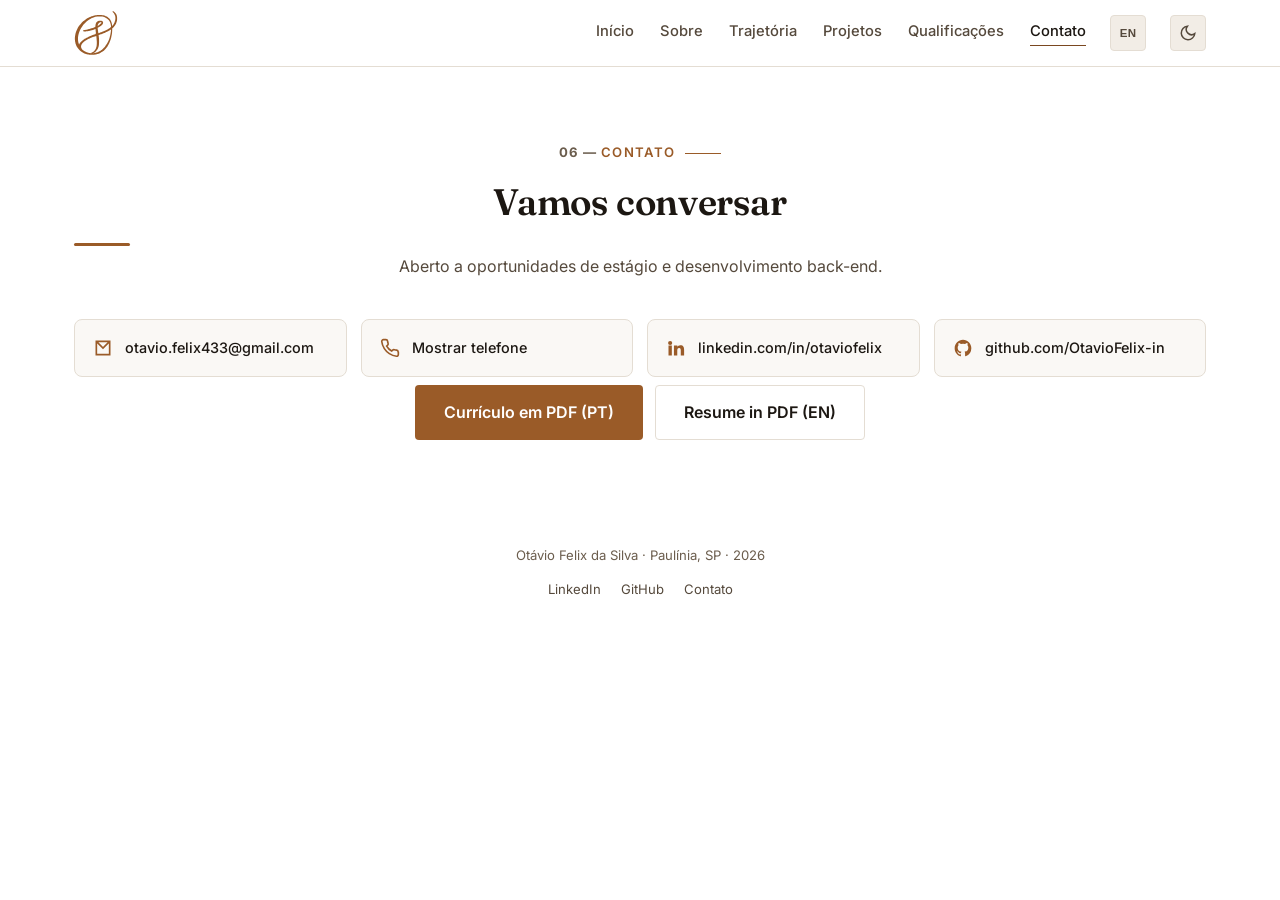
==== commit 8d192deb: "Adiciona a nova logo (assinatura OFS) ao site - A arte do PDF "Logo OFS" foi vetorizada (SVG) a part" ====
--- a/contato.html
+++ b/contato.html
@@ -23,6 +23,7 @@
 <link rel="preconnect" href="https://fonts.gstatic.com" crossorigin>
 <link href="https://fonts.googleapis.com/css2?family=Inter:wght@400;500;600;700;800&family=Fraunces:ital,opsz,wght@0,9..144,500;0,9..144,600;0,9..144,700;1,9..144,500&display=swap" rel="stylesheet">
 <link rel="icon" href="assets/favicon.svg" type="image/svg+xml">
+<link rel="apple-touch-icon" href="assets/apple-touch-icon.png">
 <link rel="stylesheet" href="css/style.css">
 </head>
 <body>
@@ -31,7 +32,7 @@
 
 <header class="nav" id="nav">
   <div class="nav-inner">
-    <a href="index.html" class="nav-logo" aria-label="Otávio Felix — início">ofs<span class="dot">.</span></a>
+    <a href="index.html" class="nav-logo" aria-label="Otávio Felix — início"><span class="nav-logo-mark" aria-hidden="true"></span></a>
     <nav class="nav-links" id="nav-links">
       <a href="index.html" data-en="Home">Início</a>
       <a href="sobre.html" data-en="About">Sobre</a>
@@ -80,7 +81,7 @@
     </div>
 
     <div class="hero-actions hero-actions-center">
-      <a href="assets/curriculo-otavio-felix.pdf" class="btn btn-primary btn-lg" download>Currículo em PDF (PT)</a>
+      <a href="assets/curriculo-otavio-felix.pdf" class="btn btn-primary btn-lg" download data-en="Resume in PDF (PT)">Currículo em PDF (PT)</a>
       <a href="assets/resume-otavio-felix.pdf" class="btn btn-ghost btn-lg" download>Resume in PDF (EN)</a>
     </div>
   </section>
--- a/css/style.css
+++ b/css/style.css
@@ -92,22 +92,29 @@
 .nav-inner {
   max-width: 1100px;
   margin: 0 auto;
-  padding: 14px 24px;
+  padding: 10px 24px;
   display: flex;
   align-items: center;
   gap: 24px;
 }
+/* Assinatura OFS: o SVG vira máscara e a cor vem do tema (acento), então serve ao claro e ao escuro */
 .nav-logo {
-  font-family: var(--serif);
-  font-style: italic;
-  font-weight: 600;
-  font-size: 1.55rem;
-  line-height: 1;
-  color: var(--text);
+  display: inline-flex;
+  align-items: center;
+  color: var(--accent);
+  line-height: 0;
   text-decoration: none;
-  letter-spacing: -0.01em;
-}
-.nav-logo .dot { color: var(--accent); }
+  transition: color 0.15s;
+}
+.nav-logo:hover { color: var(--accent-dim); }
+.nav-logo-mark {
+  display: block;
+  width: 44px;
+  height: 46px;
+  background: currentColor;
+  -webkit-mask: url(../assets/logo-ofs-nav.svg) center / contain no-repeat;
+  mask: url(../assets/logo-ofs-nav.svg) center / contain no-repeat;
+}
 .nav-links {
   display: flex;
   gap: 26px;
@@ -859,8 +866,8 @@
   .hero-pitch { margin-left: auto; margin-right: auto; }
   .hero-actions { justify-content: center; }
   .hero { min-height: auto; padding: 56px 20px 48px; }
-  .nav-inner { padding: 12px 16px; gap: 12px; }
-  .nav-logo { font-size: 1.35rem; }
+  .nav-inner { padding: 10px 16px; gap: 12px; }
+  .nav-logo-mark { width: 38px; height: 39px; }
   .section { padding: 64px 16px; }
   .courses li em { white-space: normal; }
   .btn { font-size: 0.88rem; padding: 10px 18px; }
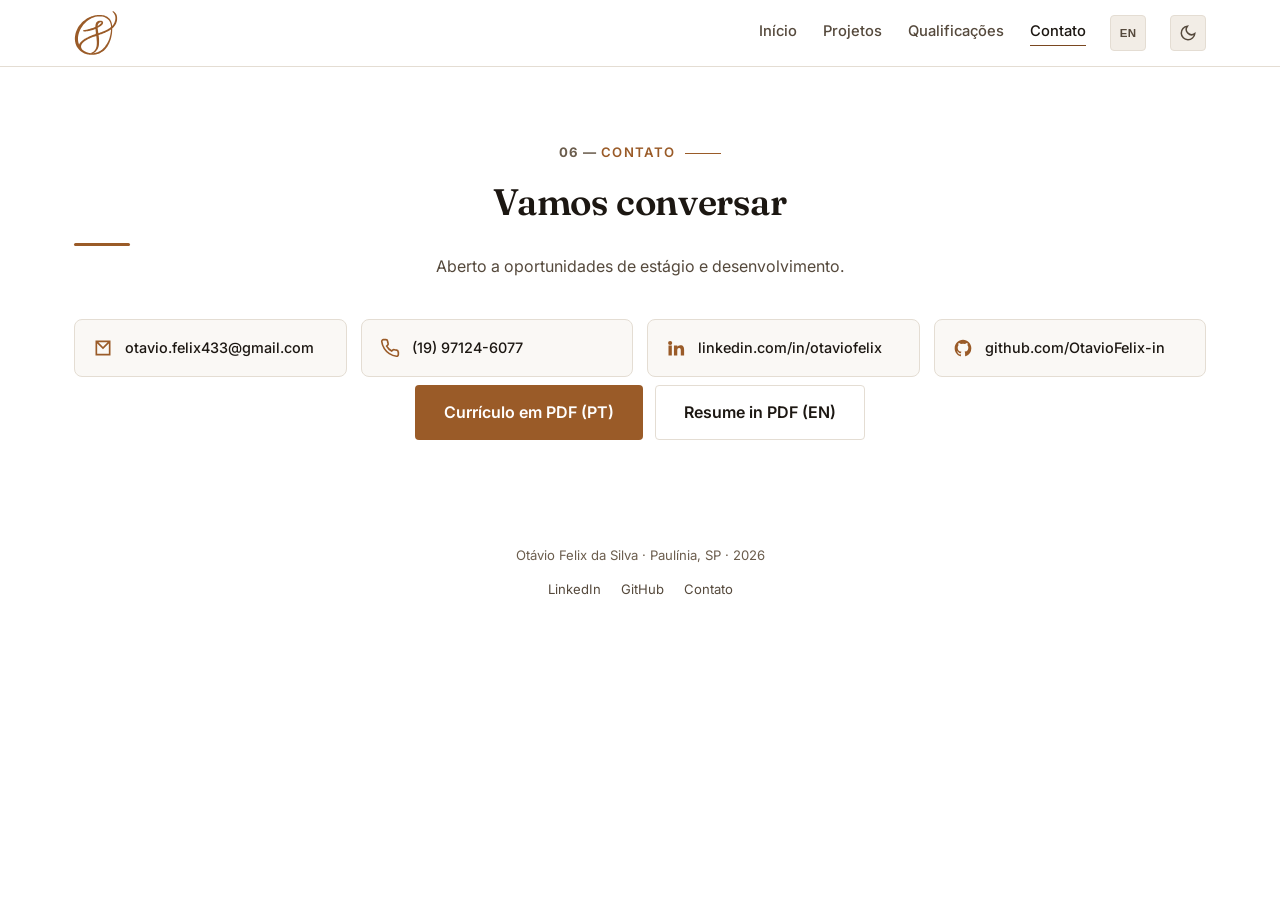
==== commit 0052955a: "Reorganiza o site: projetos em grupos, stack na inicial e lista de cursos - Inicial: texto do topo m" ====
--- a/contato.html
+++ b/contato.html
@@ -14,16 +14,19 @@
 <meta property="og:description" content="Fale com Otávio Felix da Silva: e-mail, telefone, LinkedIn, GitHub e download do currículo.">
 <meta property="og:type" content="website">
 <meta property="og:locale" content="pt_BR">
-<meta property="og:url" content="https://otaviofelix-in.github.io/site-pessoal/contato.html">
-<meta property="og:image" content="https://otaviofelix-in.github.io/site-pessoal/assets/video-capa.jpg">
+<meta property="og:url" content="https://otaviofelix-in.github.io/site/contato.html">
+<meta property="og:image" content="https://otaviofelix-in.github.io/site/assets/video-capa.jpg">
 <meta property="og:image:width" content="1280">
 <meta property="og:image:height" content="720">
 <meta name="twitter:card" content="summary_large_image">
 <link rel="preconnect" href="https://fonts.googleapis.com">
 <link rel="preconnect" href="https://fonts.gstatic.com" crossorigin>
 <link href="https://fonts.googleapis.com/css2?family=Inter:wght@400;500;600;700;800&family=Fraunces:ital,opsz,wght@0,9..144,500;0,9..144,600;0,9..144,700;1,9..144,500&display=swap" rel="stylesheet">
-<link rel="icon" href="assets/favicon.svg" type="image/svg+xml">
-<link rel="apple-touch-icon" href="assets/apple-touch-icon.png">
+<link rel="icon" href="assets/favicon.svg?v=2" type="image/svg+xml">
+<link rel="icon" href="assets/favicon-32.png?v=2" sizes="32x32" type="image/png">
+<link rel="icon" href="assets/favicon-48.png?v=2" sizes="48x48" type="image/png">
+<link rel="shortcut icon" href="favicon.ico?v=2">
+<link rel="apple-touch-icon" href="assets/apple-touch-icon.png?v=2">
 <link rel="stylesheet" href="css/style.css">
 </head>
 <body>
@@ -35,8 +38,6 @@
     <a href="index.html" class="nav-logo" aria-label="Otávio Felix — início"><span class="nav-logo-mark" aria-hidden="true"></span></a>
     <nav class="nav-links" id="nav-links">
       <a href="index.html" data-en="Home">Início</a>
-      <a href="sobre.html" data-en="About">Sobre</a>
-      <a href="trajetoria.html" data-en="Journey">Trajetória</a>
       <a href="projetos.html" data-en="Projects">Projetos</a>
       <a href="skills.html" data-en="Qualifications">Qualificações</a>
       <a href="contato.html" class="active" aria-current="page" data-en="Contact">Contato</a>
@@ -59,16 +60,16 @@
   <section class="section section-first section-contact" id="contato">
     <p class="section-eyebrow" data-num="06" data-en="Contact">Contato</p>
     <h1 class="section-title" data-en="Let's talk">Vamos conversar</h1>
-    <p class="section-lead" data-en="Open to internship and software development opportunities.">Aberto a oportunidades de estágio e desenvolvimento back-end.</p>
+    <p class="section-lead" data-en="Open to internship and software development opportunities.">Aberto a oportunidades de estágio e desenvolvimento.</p>
 
     <div class="contact-grid">
       <a class="contact-item" href="mailto:otavio.felix433@gmail.com">
         <svg viewBox="0 0 24 24" width="20" height="20" fill="none" stroke="currentColor" stroke-width="2"><path d="M4 4h16v16H4V4Zm0 0 8 8 8-8"/></svg>
         <span>otavio.felix433@gmail.com</span>
       </a>
-      <a class="contact-item" id="phone-reveal" href="#" data-n="NTUxOTk3MTI0NjA3Nw==" role="button">
+      <a class="contact-item" href="tel:+5519971246077">
         <svg viewBox="0 0 24 24" width="20" height="20" fill="none" stroke="currentColor" stroke-width="2"><path d="M22 16.9v3a2 2 0 0 1-2.2 2 19.8 19.8 0 0 1-8.6-3.1 19.5 19.5 0 0 1-6-6A19.8 19.8 0 0 1 2.1 4.2 2 2 0 0 1 4.1 2h3a2 2 0 0 1 2 1.7c.1.9.3 1.8.6 2.7a2 2 0 0 1-.5 2.1L8 9.7a16 16 0 0 0 6 6l1.2-1.2a2 2 0 0 1 2.1-.5c.9.3 1.8.5 2.7.6a2 2 0 0 1 1.7 2Z"/></svg>
-        <span data-en="Show phone number">Mostrar telefone</span>
+        <span>(19) 97124-6077</span>
       </a>
       <a class="contact-item" href="https://www.linkedin.com/in/otaviofelix" target="_blank" rel="noopener">
         <svg viewBox="0 0 24 24" width="20" height="20" fill="currentColor"><path d="M4.98 3.5a2.5 2.5 0 1 1 0 5 2.5 2.5 0 0 1 0-5ZM3 9h4v12H3V9Zm7 0h3.6v1.64h.05c.5-.95 1.73-1.95 3.56-1.95 3.81 0 4.52 2.5 4.52 5.76V21h-4v-5.9c0-1.4-.03-3.2-1.95-3.2-1.96 0-2.26 1.53-2.26 3.1V21h-4V9Z"/></svg>
--- a/css/style.css
+++ b/css/style.css
@@ -348,44 +348,6 @@
 }
 /* Páginas sem Hero acima precisam de mais respiro no topo */
 .section-first { padding-top: 72px; }
-
-/* ============ Vídeo (embed sob demanda) ============ */
-.section-video { padding-bottom: 40px; }
-.video-embed {
-  position: relative;
-  max-width: 960px;
-  aspect-ratio: 16 / 9;
-  border: 1px solid var(--border);
-  border-radius: var(--radius);
-  overflow: hidden;
-  background: var(--bg-elev);
-  box-shadow: var(--shadow);
-}
-.video-embed iframe,
-.video-play,
-.video-play img { position: absolute; inset: 0; width: 100%; height: 100%; }
-.video-play { padding: 0; border: 0; background: none; cursor: pointer; color: #fff; }
-.video-play img { object-fit: cover; transition: transform .4s ease, filter .3s ease; }
-.video-play:hover img { transform: scale(1.02); filter: brightness(.85); }
-.video-play-icon {
-  position: absolute;
-  top: 50%; left: 50%;
-  width: 76px; height: 76px;
-  margin: -38px 0 0 -38px;
-  display: flex; align-items: center; justify-content: center;
-  border-radius: 50%;
-  background: var(--accent);
-  color: var(--accent-ink);
-  box-shadow: 0 8px 24px -6px rgba(0,0,0,.5);
-  transition: transform .2s ease;
-}
-.video-play-icon svg { margin-left: 4px; }
-.video-play:hover .video-play-icon { transform: scale(1.08); }
-.video-play:focus-visible { outline: 3px solid var(--accent); outline-offset: -3px; }
-@media (max-width: 760px) {
-  .section-video { padding-bottom: 24px; }
-  .video-play-icon { width: 60px; height: 60px; margin: -30px 0 0 -30px; }
-}
 
 /* ============ About ============ */
 .about-grid {
@@ -914,7 +876,7 @@
   margin: 72px auto 0;
   padding: 28px 0 8px;
   display: grid;
-  grid-template-columns: repeat(3, 1fr);
+  grid-template-columns: repeat(2, 1fr);
   gap: 32px;
   border-top: 1px solid var(--border);
 }
@@ -938,16 +900,6 @@
 /* Projetos em destaque */
 .featured-grid { grid-template-columns: repeat(3, 1fr); }
 
-/* Vídeo ao lado do texto, na grade da página */
-.section-video { padding-bottom: 60px; }
-.video-row { display: grid; grid-template-columns: minmax(260px, 0.85fr) 1.6fr; gap: 56px; align-items: center; }
-.video-copy .section-title { font-size: clamp(1.6rem, 2.6vw, 2.1rem); }
-.video-embed { max-width: none; }
-
-/* Play no canto: no centro ele tampava o nome que está na capa do vídeo */
-.video-play-icon { top: auto; left: 24px; bottom: 28px; width: 56px; height: 56px; margin: 0; }
-.video-play-icon svg { width: 24px; height: 24px; }
-
 /* Três marcos */
 .milestones { list-style: none; margin: 32px 0 0; padding: 0; display: grid; grid-template-columns: repeat(3, 1fr); gap: 32px; }
 .milestones li { padding-top: 18px; border-top: 2px solid var(--accent); }
@@ -1002,7 +954,6 @@
 
 @media (max-width: 900px) {
   .featured-grid, .milestones { grid-template-columns: 1fr; }
-  .video-row { grid-template-columns: 1fr; gap: 24px; }
   .hero-facts { grid-template-columns: 1fr; gap: 20px; margin-top: 48px; }
   .about-base-row { grid-template-columns: 1fr; gap: 8px; }
 }
@@ -1015,3 +966,111 @@
   .hero-facts { text-align: left; }
   .section { padding-block: 48px; }
 }
+
+/* ============ Projetos agrupados (trabalho / próprios / faculdade) ============ */
+.project-group {
+  display: flex;
+  align-items: center;
+  gap: 14px;
+  margin: 56px 0 0;
+  font-family: var(--serif);
+  font-size: 1.35rem;
+  font-weight: 600;
+}
+.project-group::after {
+  content: '';
+  flex: 1;
+  height: 1px;
+  background: var(--border);
+}
+.project-group + .cards { margin-top: 20px; }
+.cards-wide { grid-template-columns: 1fr; }
+.cards-two { grid-template-columns: repeat(2, 1fr); }
+.card-wide .card-top { display: grid; grid-template-columns: auto 1fr; column-gap: 16px; align-items: center; }
+.card-wide .card-icon { grid-row: span 2; margin-bottom: 0; }
+.card-wide .card-top h3 { margin-bottom: 6px; }
+.card-list { margin: 14px 0 18px; padding-left: 20px; display: grid; gap: 8px; color: var(--text-dim); }
+.card-list li::marker { color: var(--accent); }
+.card-status {
+  align-self: flex-start;
+  display: inline-block;
+  margin-bottom: 10px;
+  padding: 3px 10px;
+  border: 1px solid var(--border);
+  border-radius: 999px;
+  font-size: 0.72rem;
+  font-weight: 600;
+  letter-spacing: 0.02em;
+  color: var(--text-dim);
+}
+.card-status.is-live { border-color: var(--accent-dim); color: var(--accent); }
+@media (max-width: 760px) {
+  .cards-two { grid-template-columns: 1fr; }
+  .card-wide .card-top { display: block; }
+  .card-wide .card-icon { margin-bottom: 16px; }
+}
+
+/* Qualificações: desenvolvimento profissional em linha inteira, abaixo da grade */
+.skill-group-wide { margin-top: 40px; }
+
+/* Qualificações: lista completa de cursos, agrupada por instituição */
+.courses { margin-top: 8px; }
+.course-group { margin-top: 28px; }
+.course-group h3 {
+  margin: 0 0 8px;
+  font-size: 0.85rem;
+  text-transform: uppercase;
+  letter-spacing: 0.05em;
+  color: var(--text-dimmer);
+}
+.course-list { list-style: none; margin: 0; padding: 0; border-top: 1px solid var(--border); }
+.course-list li {
+  display: grid;
+  grid-template-columns: 1fr auto 96px;
+  gap: 16px;
+  align-items: baseline;
+  padding: 10px 0;
+  border-bottom: 1px solid var(--border);
+}
+.course-name { color: var(--text); }
+.course-meta { color: var(--text-dimmer); font-size: 0.85rem; font-variant-numeric: tabular-nums; white-space: nowrap; }
+.course-link { justify-self: end; font-size: 0.85rem; font-weight: 600; color: var(--accent); }
+.course-link:hover { text-decoration: underline; }
+@media (max-width: 760px) {
+  .course-list li { grid-template-columns: 1fr auto; }
+  .course-meta { grid-column: 1; }
+  .course-link { grid-row: 1 / span 2; grid-column: 2; align-self: center; }
+}
+
+/* Cursos: a origem (instituição · horas · ano) é o link do certificado */
+.courses-hint { margin: 8px 0 0; font-size: 0.85rem; color: var(--text-dimmer); }
+.course-list li { grid-template-columns: 1fr auto; }
+.course-src { display: flex; flex-wrap: wrap; justify-content: flex-end; gap: 4px 16px; font-size: 0.85rem; font-variant-numeric: tabular-nums; color: var(--text-dimmer); }
+.course-src a { color: var(--text-dim); text-decoration: none; border-bottom: 1px solid var(--border); }
+.course-src a:hover { color: var(--accent); border-color: var(--accent); }
+@media (max-width: 760px) {
+  .course-list li { grid-template-columns: 1fr; gap: 2px; }
+  .course-src { justify-content: flex-start; }
+}
+
+/* Stack na inicial: linhas, no mesmo formato da lista de cursos */
+.stack-list { margin: 0; border-top: 1px solid var(--border); }
+.stack-list > div {
+  display: grid;
+  grid-template-columns: 200px 1fr;
+  gap: 16px;
+  align-items: baseline;
+  padding: 14px 0;
+  border-bottom: 1px solid var(--border);
+}
+.stack-list dt {
+  font-size: 0.8rem;
+  font-weight: 700;
+  letter-spacing: 0.06em;
+  text-transform: uppercase;
+  color: var(--text-dimmer);
+}
+.stack-list dd { margin: 0; color: var(--text); }
+@media (max-width: 760px) {
+  .stack-list > div { grid-template-columns: 1fr; gap: 4px; }
+}
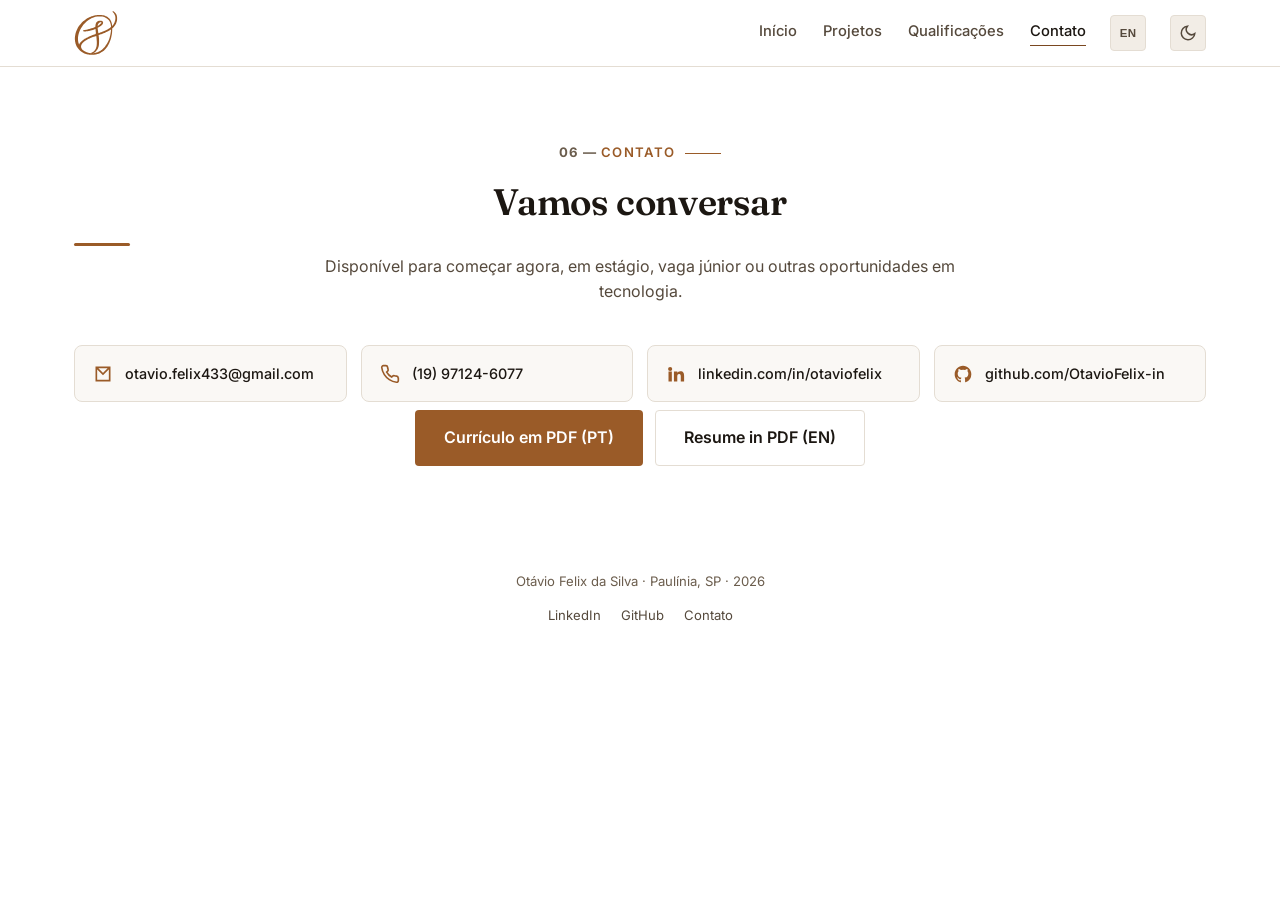
==== commit 9cdb6cd9: "Atualiza o site apos o fim do estagio - Topo e projetos com o estagio no passado; card da AgRoss com" ====
--- a/contato.html
+++ b/contato.html
@@ -60,7 +60,7 @@
   <section class="section section-first section-contact" id="contato">
     <p class="section-eyebrow" data-num="06" data-en="Contact">Contato</p>
     <h1 class="section-title" data-en="Let's talk">Vamos conversar</h1>
-    <p class="section-lead" data-en="Open to internship and software development opportunities.">Aberto a oportunidades de estágio e desenvolvimento.</p>
+    <p class="section-lead" data-en="Available to start now, for internships, junior roles and other tech opportunities.">Disponível para começar agora, em estágio, vaga júnior ou outras oportunidades em tecnologia.</p>
 
     <div class="contact-grid">
       <a class="contact-item" href="mailto:otavio.felix433@gmail.com">
